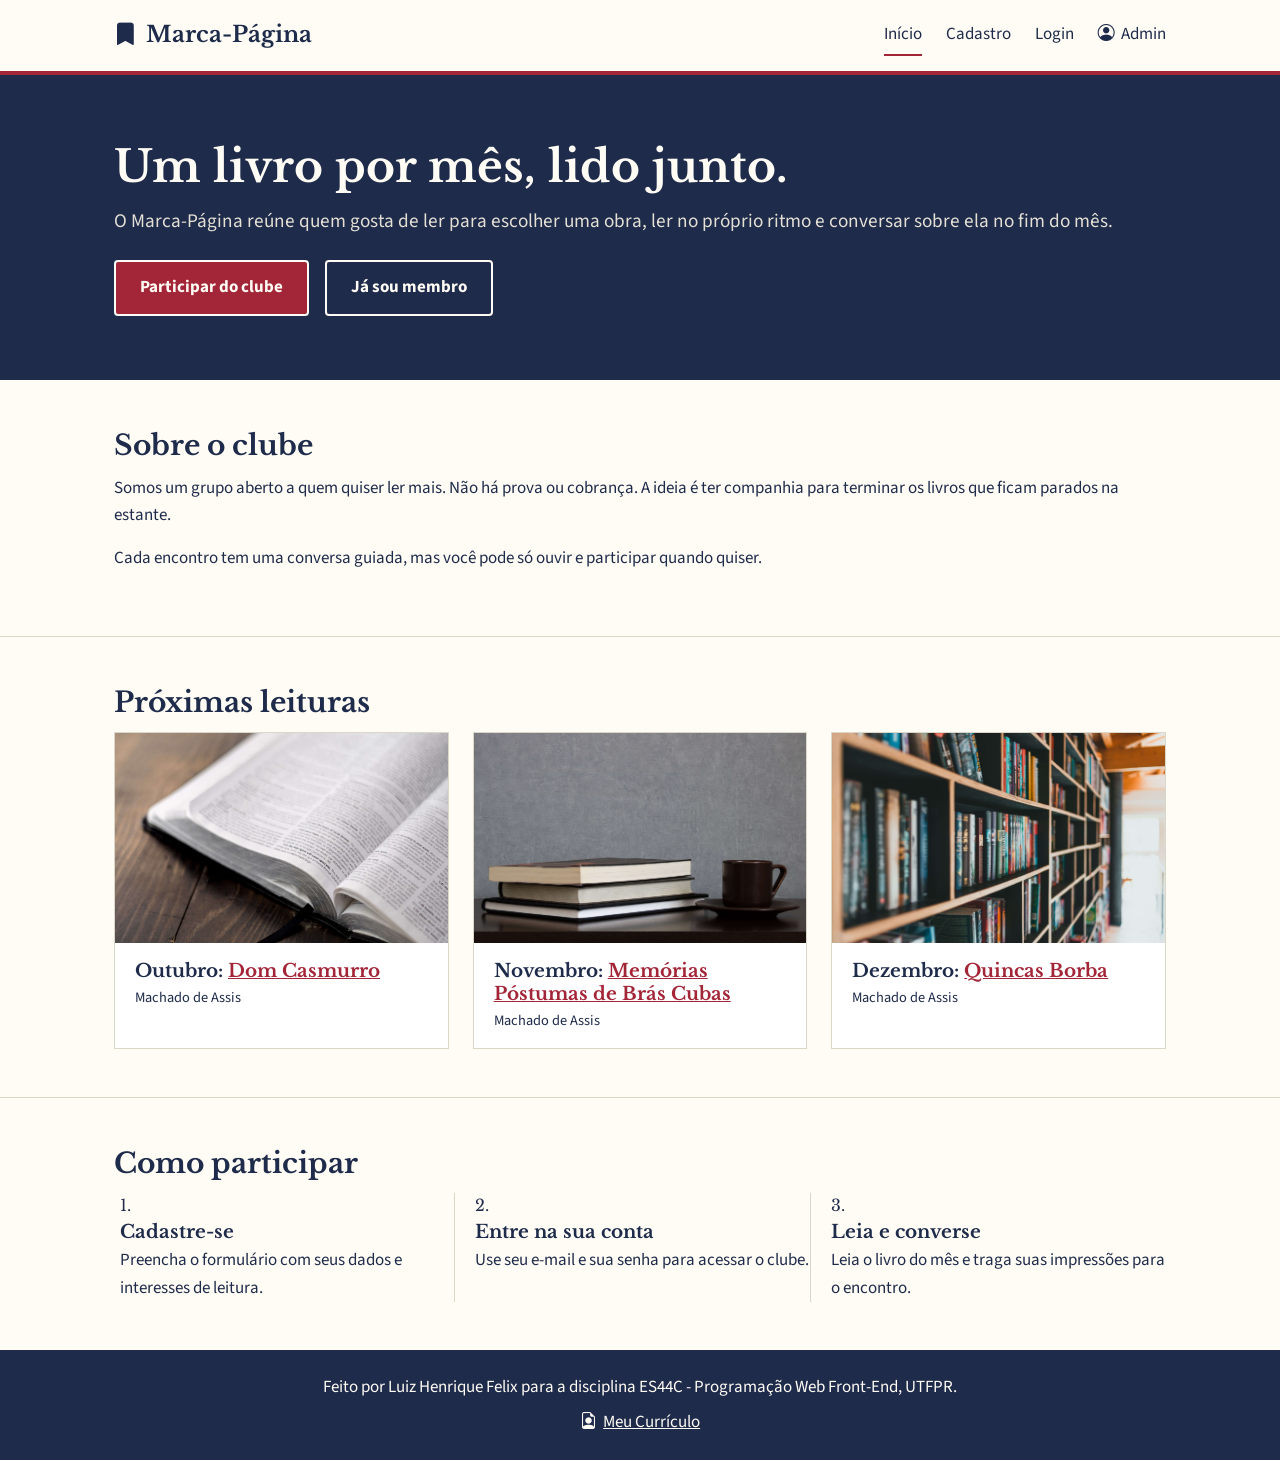
==== index.html @ 70087965 "feat: adicionar página inicial Adiciona o index.html com seus estilos, PDF do currículo para o link " ====
<!doctype html>
<html lang="pt-BR">
  <head>
    <meta charset="UTF-8">
    <meta name="viewport" content="width=device-width, initial-scale=1.0">
    <meta name="description" content="Marca-Página é um clube de leitura online para reunir pessoas que amam livros e compartilhar experiências literárias.">
    <link rel="preconnect" href="https://fonts.googleapis.com">
    <link rel="preconnect" href="https://fonts.gstatic.com" crossorigin>
    <link
      href="https://fonts.googleapis.com/css2?family=Libre+Baskerville:wght@400..700&family=Source+Sans+3:wght@200..900&display=swap"
      rel="stylesheet"
   >
    <link
      rel="stylesheet"
      href="https://cdn.jsdelivr.net/npm/bootstrap-icons@1.11.3/font/bootstrap-icons.min.css"
   >
    <link rel="stylesheet" href="./style/main.css">
    <title>Marca-Página - Clube de Leitura</title>
  </head>
  <body>
    <header class="topo">
      <div class="container">
        <a class="logo" href="index.html">
          <i class="bi bi-bookmark-fill" aria-hidden="true"></i>
          Marca-Página
        </a>
        <nav aria-label="Menu principal">
          <ul>
            <li><a href="index.html" aria-current="page">Início</a></li>
            <li><a href="cadastro.html">Cadastro</a></li>
            <li><a href="login.html">Login</a></li>
            <li>
              <a href="admin.html">
                <i class="bi bi-person-circle" aria-hidden="true"></i>
                Admin
              </a>
            </li>
          </ul>
        </nav>
      </div>
    </header>

    <main>
      <section class="hero">
        <div class="container">
          <h1>Um livro por mês, lido junto.</h1>
          <p>
            O Marca-Página reúne quem gosta de ler para escolher uma obra, ler
            no próprio ritmo e conversar sobre ela no fim do mês.
          </p>
          <div class="acoes">
            <a class="btn" href="cadastro.html">Participar do clube</a>
            <a class="btn btn-sec" href="login.html">Já sou membro</a>
          </div>
        </div>
      </section>

      <section class="secao">
        <div class="container">
          <h2>Sobre o clube</h2>
          <p>
            Somos um grupo aberto a quem quiser ler mais. Não há prova ou
            cobrança. A ideia é ter companhia para terminar os livros que ficam
            parados na estante.
          </p>
          <p>
            Cada encontro tem uma conversa guiada, mas você pode só ouvir e
            participar quando quiser.
          </p>
        </div>
      </section>

      <section class="secao">
        <div class="container">
          <h2>Próximas leituras</h2>
          <div class="cards">
            <article class="card">
              <img
                src="assets/livro-na-mesa.jpg"
                alt="Livro aberto sobre uma mesa de madeira"
             >
              <div class="card-texto">
                <h3>Outubro: <a href="https://machado.mec.gov.br/obra-completa-lista/item/31-dom-casmurro" target="_blank" rel="noopener noreferrer">Dom Casmurro</a></h3>
                <p class="card-autor">Machado de Assis</p>
              </div>
            </article>
            <article class="card">
              <img
                src="assets/livros-e-xicara.jpg"
                alt="Pilha de livros ao lado de uma xícara"
             >
              <div class="card-texto">
                <h3>Novembro: <a href="https://machado.mec.gov.br/obra-completa-lista/item/34-memorias-postumas-de-bras-cubas" target="_blank" rel="noopener noreferrer">Memórias Póstumas de Brás Cubas</a></h3>
                <p class="card-autor">Machado de Assis</p>
              </div>
            </article>
            <article class="card">
              <img
                src="assets/estante.jpg"
                alt="Estante cheia de livros em uma biblioteca"
             >
              <div class="card-texto">
                <h3>Dezembro: <a href="https://machado.mec.gov.br/obra-completa-lista/item/32-quincas-borba" target="_blank" rel="noopener noreferrer">Quincas Borba</a></h3>
                <p class="card-autor">Machado de Assis</p>
              </div>
            </article>
          </div>
        </div>
      </section>

      <section class="secao">
        <div class="container">
          <h2>Como participar</h2>
          <ol class="passos">
            <li>
              <h3>Cadastre-se</h3>
              <p>
                Preencha o formulário com seus dados e interesses de leitura.
              </p>
            </li>
            <li>
              <h3>Entre na sua conta</h3>
              <p>Use seu e-mail e sua senha para acessar o clube.</p>
            </li>
            <li>
              <h3>Leia e converse</h3>
              <p>
                Leia o livro do mês e traga suas impressões para o encontro.
              </p>
            </li>
          </ol>
        </div>
      </section>
    </main>

    <footer class="rodape">
      <p>
        Feito por Luiz Henrique Felix para a disciplina ES44C - Programação Web
        Front-End, UTFPR.
      </p>
      <a href="./curriculo.pdf">
        <i class="bi bi-file-earmark-person" aria-hidden="true"></i>
        Meu Currículo
      </a>
    </footer>
  </body>
</html>
---- style/main.css ----
:root {
  --tinta: #1e2b4a;
  --papel: #fffcf5;
  --fita: #a32638;
  --fita-hover: #861d2d;
  --linha: #dcd6c8;
  --fonte-titulo: "Libre Baskerville", Georgia, serif;
  --fonte-corpo: "Source Sans 3", Arial, sans-serif;
}

* {
  box-sizing: border-box;
  padding: 0;
  margin: 0;
}

body {
  margin: 0;
  min-height: 100vh;
  display: flex;
  flex-direction: column;
  font-family: var(--fonte-corpo);
  font-size: 1.0625rem;
  line-height: 1.6;
  color: var(--tinta);
  background: var(--papel);
}

main {
  flex: 1;
}

h1,
h2,
h3 {
  font-family: var(--fonte-titulo);
  line-height: 1.25;
  margin: 0 0 0.75rem;
}

h1 {
  font-size: 2.75rem;
}
h2 {
  font-size: 1.75rem;
}
h3 {
  font-size: 1.15rem;
}

p {
  margin-bottom: 1rem;
}

a {
  color: var(--fita);
}

.container {
  width: 100%;
  max-width: 1100px;
  margin: 0 auto;
  padding: 0 1.5rem;
}

.topo {
  background: var(--papel);
  border-bottom: 4px solid var(--fita);

  .container {
    display: flex;
    justify-content: space-between;
    align-items: center;
    flex-wrap: wrap;
    gap: 0.75rem 2rem;
    padding-top: 0.9rem;
    padding-bottom: 0.9rem;
  }
}

.logo {
  display: flex;
  align-items: center;
  gap: 0.6rem;
  font-family: var(--fonte-titulo);
  font-size: 1.4rem;
  font-weight: 700;
  color: var(--tinta);
  text-decoration: none;

  & i {
    fill: var(--fita);
  }
}

nav {
  ul {
    list-style: none;
    margin: 0;
    padding: 0;
    display: flex;
    flex-wrap: wrap;
    gap: 0.25rem 1.5rem;
  }

  a {
    display: inline-flex;
    align-items: center;
    gap: 0.4rem;
    padding: 0.4rem 0;
    color: var(--tinta);
    text-decoration: none;
    border-bottom: 2px solid transparent;
    &:hover,
    &[aria-current="page"] {
      border-bottom-color: var(--fita);
    }
  }

}

.hero {
  background: var(--tinta);
  color: var(--papel);
  padding: 4rem 0;

  p {
    font-size: 1.2rem;
    color: #e4e0d6;
  }
}

.acoes {
  display: flex;
  flex-wrap: wrap;
  align-items: center;
  gap: 1rem;
  margin-top: 1.5rem;
}

.btn {
  display: inline-block;
  padding: 0.75rem 1.5rem;
  border: 2px solid var(--fita);
  border-radius: 4px;
  background: var(--fita);
  color: var(--papel);
  font: inherit;
  font-weight: 700;
  text-decoration: none;
  cursor: pointer;
  &:hover {
    background: var(--fita-hover);
    border-color: var(--fita-hover);
  }
}

.btn-sec {
  background: transparent;
  color: var(--tinta);
  border-color: var(--tinta);
  &:hover {
    background: var(--tinta);
    color: var(--papel);
  }
}

.hero {
  .btn {
    border-color: var(--papel);
  }

  .btn-sec {
    color: var(--papel);

    &:hover {
      background: var(--papel);
      color: var(--tinta);
    }
  }
}

.secao {
  padding: 3rem 0;
}

.secao + .secao {
  border-top: 1px solid var(--linha);
}

.cards {
  display: flex;
  gap: 1.5rem;
}

.card {
  flex: 1 1 260px;
  display: flex;
  flex-direction: column;
  border: 1px solid var(--linha);
  background: #ffffff;

  img {
    display: block;
    width: 100%;
    height: 210px;
    object-fit: cover;
  }

  h3 {
    margin-bottom: 0.25rem;
  }
}

.card-texto {
  padding: 1rem 1.25rem 0.25rem;
}

.card-autor {
  font-size: 0.9rem;
  margin-bottom: 0.75rem;
}

.passos {
  list-style-position: inside;
  margin: 0;
  padding: 0;
  display: flex;
  gap: 0;

  li {
    flex: 1 1 0;
    padding-left: 0.35rem;

    & + li {
      padding-left: 1.25rem;
      border-left: 1px solid var(--linha);
    }

    h3 {
      margin-bottom: 0.25rem;
    }

    p {
      margin-bottom: 0;
    }

    &::marker {
      font-family: var(--fonte-titulo);
      font-size: 1rem;
    }
  }
}

.rodape {
  background: var(--tinta);
  color: var(--papel);
  padding: 1.5rem 2rem;
  display: flex;
  flex-direction: column;
  align-items: center;
  text-align: center;
  gap: 0.5rem;

  p {
    margin: 0;
  }
  a {
    display: inline-flex;
    gap: 0.4rem;
    color: var(--papel);
  }
}

@media (max-width: 768px) {
  .topo {
    .container {
      flex-direction: column;
      align-items: center;

      .logo {
        font-size: 1.2rem;
      }

      nav ul {
        flex-wrap: wrap;
        justify-content: center;
        align-content: center;
      }
    }
  }

  h1,
  .hero h1 {
    font-size: 2rem;
  }

  .cards {
    flex-direction: column;
  }

  .passos {
    flex-direction: column;
    gap: 0;

    li,
    li + li {
      padding: 1rem 0 0;
      border-left: 0;
    }

    li + li {
      margin-top: 1rem;
      border-top: 1px solid var(--linha);
    }

    li:first-child {
      padding-top: 0;
    }
  }
}
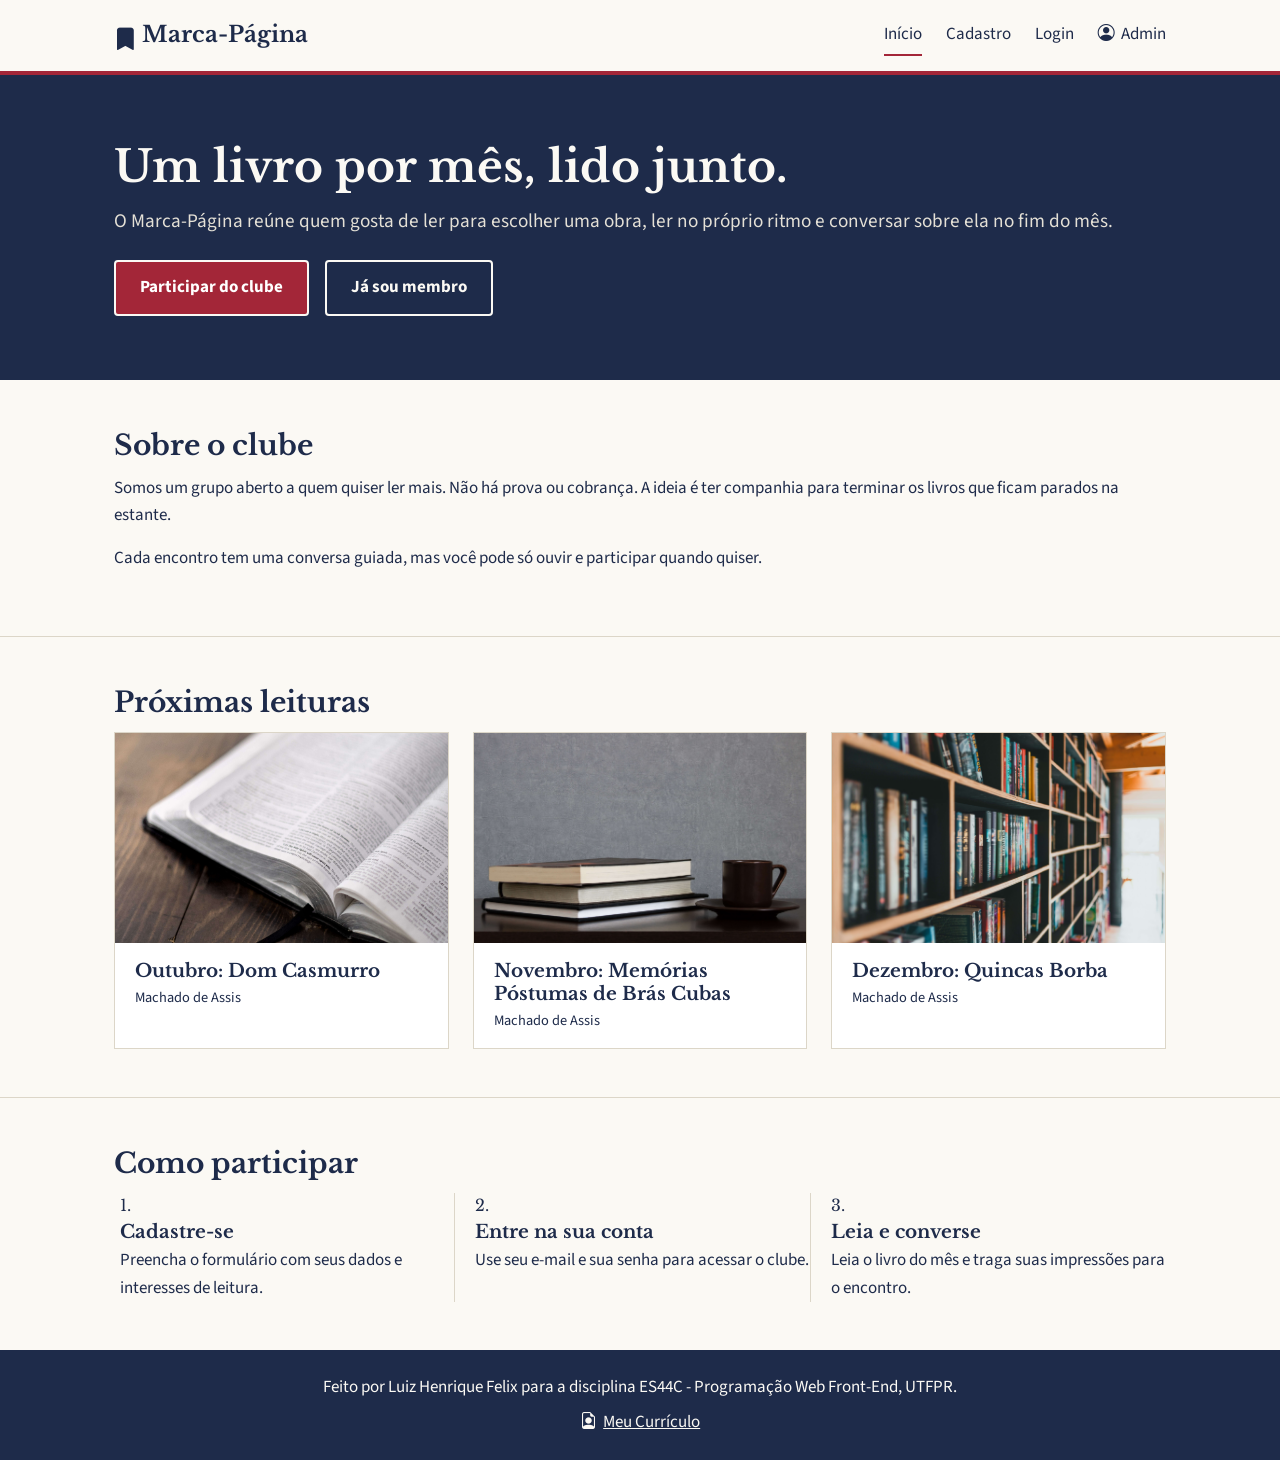
==== commit be353576: "feat: adicionar página inicial Adiciona o index.html com seus estilos, PDF do currículo para o link " ====
--- a/index.html
+++ b/index.html
@@ -1,20 +1,19 @@
 <!doctype html>
 <html lang="pt-BR">
   <head>
-    <meta charset="UTF-8">
-    <meta name="viewport" content="width=device-width, initial-scale=1.0">
-    <meta name="description" content="Marca-Página é um clube de leitura online para reunir pessoas que amam livros e compartilhar experiências literárias.">
-    <link rel="preconnect" href="https://fonts.googleapis.com">
-    <link rel="preconnect" href="https://fonts.gstatic.com" crossorigin>
+    <meta charset="UTF-8" />
+    <meta name="viewport" content="width=device-width, initial-scale=1.0" />
+    <link rel="preconnect" href="https://fonts.googleapis.com" />
+    <link rel="preconnect" href="https://fonts.gstatic.com" crossorigin />
     <link
       href="https://fonts.googleapis.com/css2?family=Libre+Baskerville:wght@400..700&family=Source+Sans+3:wght@200..900&display=swap"
       rel="stylesheet"
-   >
+    />
     <link
       rel="stylesheet"
       href="https://cdn.jsdelivr.net/npm/bootstrap-icons@1.11.3/font/bootstrap-icons.min.css"
-   >
-    <link rel="stylesheet" href="./style/main.css">
+    />
+    <link rel="stylesheet" href="./style/main.css" />
     <title>Marca-Página - Clube de Leitura</title>
   </head>
   <body>
@@ -78,9 +77,9 @@
               <img
                 src="assets/livro-na-mesa.jpg"
                 alt="Livro aberto sobre uma mesa de madeira"
-             >
+              />
               <div class="card-texto">
-                <h3>Outubro: <a href="https://machado.mec.gov.br/obra-completa-lista/item/31-dom-casmurro" target="_blank" rel="noopener noreferrer">Dom Casmurro</a></h3>
+                <h3>Outubro: Dom Casmurro</h3>
                 <p class="card-autor">Machado de Assis</p>
               </div>
             </article>
@@ -88,9 +87,9 @@
               <img
                 src="assets/livros-e-xicara.jpg"
                 alt="Pilha de livros ao lado de uma xícara"
-             >
+              />
               <div class="card-texto">
-                <h3>Novembro: <a href="https://machado.mec.gov.br/obra-completa-lista/item/34-memorias-postumas-de-bras-cubas" target="_blank" rel="noopener noreferrer">Memórias Póstumas de Brás Cubas</a></h3>
+                <h3>Novembro: Memórias Póstumas de Brás Cubas</h3>
                 <p class="card-autor">Machado de Assis</p>
               </div>
             </article>
@@ -98,9 +97,9 @@
               <img
                 src="assets/estante.jpg"
                 alt="Estante cheia de livros em uma biblioteca"
-             >
+              />
               <div class="card-texto">
-                <h3>Dezembro: <a href="https://machado.mec.gov.br/obra-completa-lista/item/32-quincas-borba" target="_blank" rel="noopener noreferrer">Quincas Borba</a></h3>
+                <h3>Dezembro: Quincas Borba</h3>
                 <p class="card-autor">Machado de Assis</p>
               </div>
             </article>
--- a/style/main.css
+++ b/style/main.css
@@ -1,8 +1,7 @@
 :root {
   --tinta: #1e2b4a;
-  --papel: #fffcf5;
+  --papel: #fbf9f4;
   --fita: #a32638;
-  --fita-hover: #861d2d;
   --linha: #dcd6c8;
   --fonte-titulo: "Libre Baskerville", Georgia, serif;
   --fonte-corpo: "Source Sans 3", Arial, sans-serif;
@@ -89,6 +88,8 @@
   text-decoration: none;
 
   & i {
+    width: 18px;
+    height: 26px;
     fill: var(--fita);
   }
 }
@@ -144,14 +145,14 @@
   border: 2px solid var(--fita);
   border-radius: 4px;
   background: var(--fita);
-  color: var(--papel);
+  color: #ffffff;
   font: inherit;
   font-weight: 700;
   text-decoration: none;
   cursor: pointer;
   &:hover {
-    background: var(--fita-hover);
-    border-color: var(--fita-hover);
+    background: #861d2d;
+    border-color: #861d2d;
   }
 }
 
@@ -161,6 +162,7 @@
   border-color: var(--tinta);
   &:hover {
     background: var(--tinta);
+    border-color: var(--tinta);
     color: var(--papel);
   }
 }
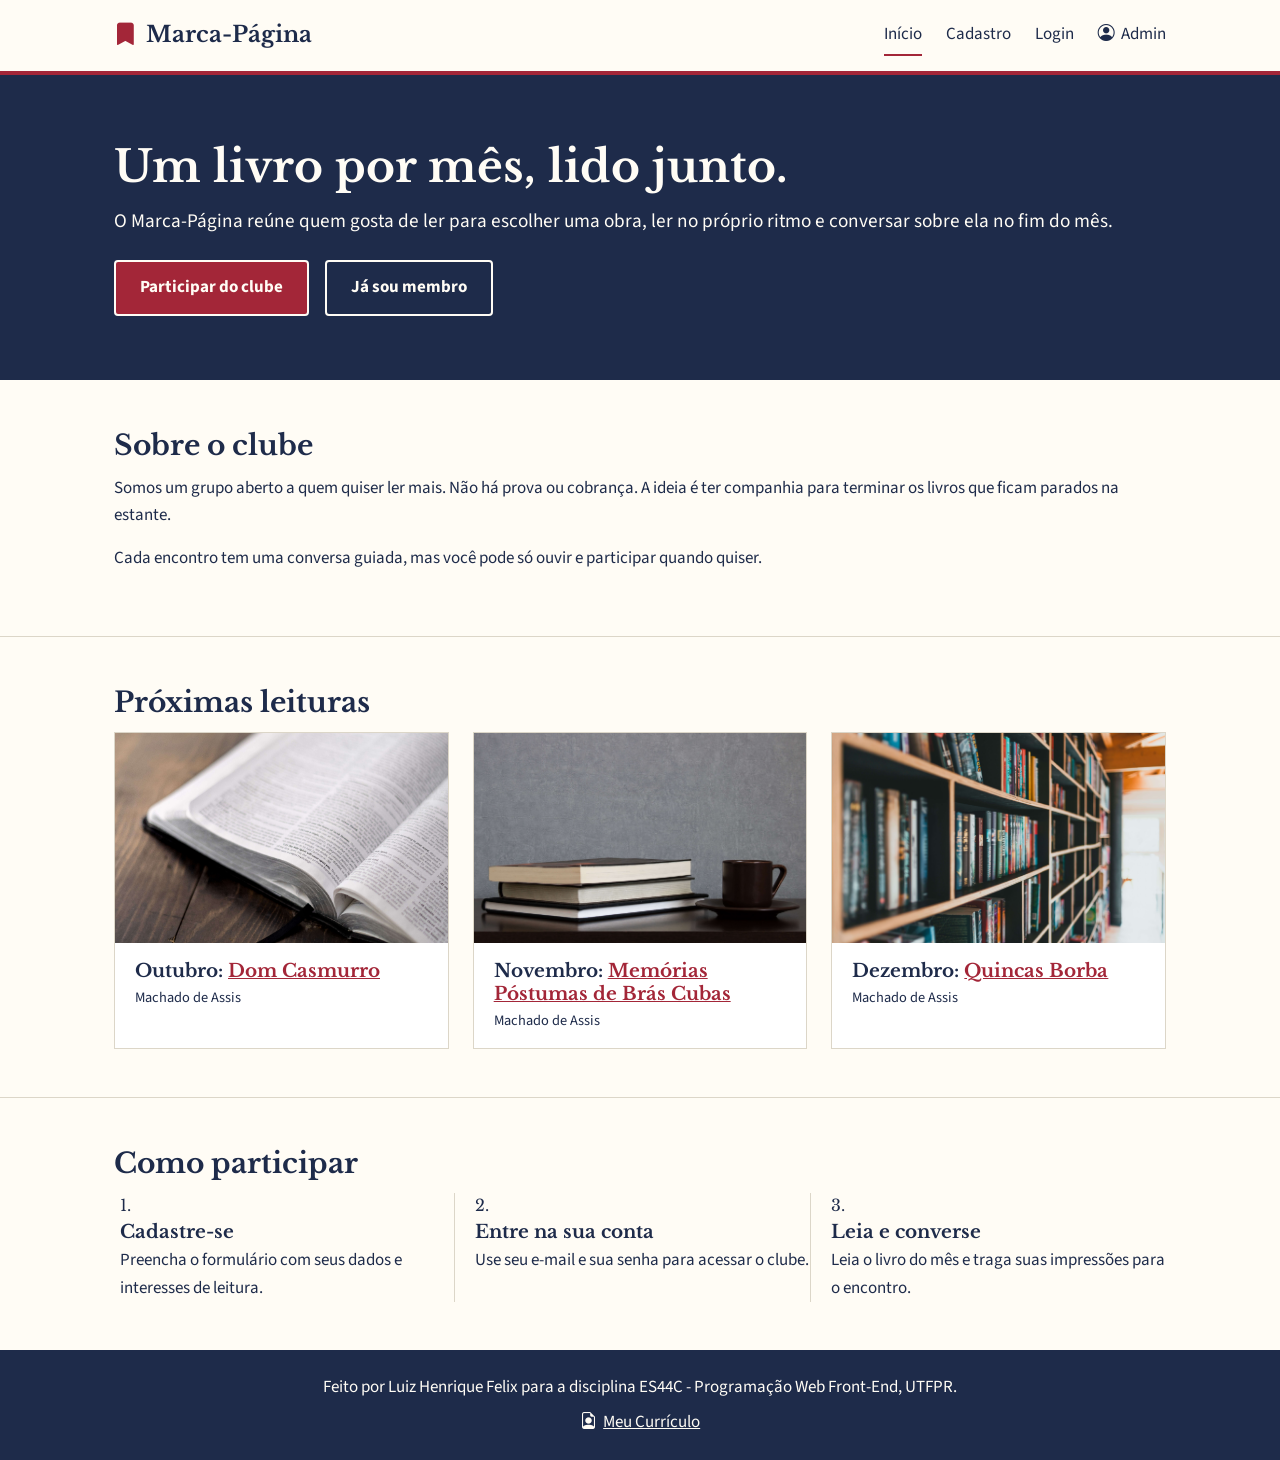
==== commit 7ec06f49: "refactor: reorganizar estilos CSS Reorganiza os estilos CSS em quatro arquivos: - `form.css`, especí" ====
--- a/index.html
+++ b/index.html
@@ -1,19 +1,21 @@
 <!doctype html>
 <html lang="pt-BR">
   <head>
-    <meta charset="UTF-8" />
-    <meta name="viewport" content="width=device-width, initial-scale=1.0" />
-    <link rel="preconnect" href="https://fonts.googleapis.com" />
-    <link rel="preconnect" href="https://fonts.gstatic.com" crossorigin />
+    <meta charset="UTF-8">
+    <meta name="viewport" content="width=device-width, initial-scale=1.0">
+    <meta name="description" content="Marca-Página é um clube de leitura online para reunir pessoas que amam livros e compartilhar experiências literárias.">
+    <link rel="preconnect" href="https://fonts.googleapis.com">
+    <link rel="preconnect" href="https://fonts.gstatic.com" crossorigin>
     <link
       href="https://fonts.googleapis.com/css2?family=Libre+Baskerville:wght@400..700&family=Source+Sans+3:wght@200..900&display=swap"
       rel="stylesheet"
-    />
+   >
     <link
       rel="stylesheet"
       href="https://cdn.jsdelivr.net/npm/bootstrap-icons@1.11.3/font/bootstrap-icons.min.css"
-    />
-    <link rel="stylesheet" href="./style/main.css" />
+   >
+    <link rel="stylesheet" href="./style/global.css">
+    <link rel="stylesheet" href="./style/index.css">
     <title>Marca-Página - Clube de Leitura</title>
   </head>
   <body>
@@ -77,9 +79,9 @@
               <img
                 src="assets/livro-na-mesa.jpg"
                 alt="Livro aberto sobre uma mesa de madeira"
-              />
+             >
               <div class="card-texto">
-                <h3>Outubro: Dom Casmurro</h3>
+                <h3>Outubro: <a href="https://machado.mec.gov.br/obra-completa-lista/item/31-dom-casmurro" target="_blank" rel="noopener noreferrer">Dom Casmurro</a></h3>
                 <p class="card-autor">Machado de Assis</p>
               </div>
             </article>
@@ -87,9 +89,9 @@
               <img
                 src="assets/livros-e-xicara.jpg"
                 alt="Pilha de livros ao lado de uma xícara"
-              />
+             >
               <div class="card-texto">
-                <h3>Novembro: Memórias Póstumas de Brás Cubas</h3>
+                <h3>Novembro: <a href="https://machado.mec.gov.br/obra-completa-lista/item/34-memorias-postumas-de-bras-cubas" target="_blank" rel="noopener noreferrer">Memórias Póstumas de Brás Cubas</a></h3>
                 <p class="card-autor">Machado de Assis</p>
               </div>
             </article>
@@ -97,9 +99,9 @@
               <img
                 src="assets/estante.jpg"
                 alt="Estante cheia de livros em uma biblioteca"
-              />
+             >
               <div class="card-texto">
-                <h3>Dezembro: Quincas Borba</h3>
+                <h3>Dezembro: <a href="https://machado.mec.gov.br/obra-completa-lista/item/32-quincas-borba" target="_blank" rel="noopener noreferrer">Quincas Borba</a></h3>
                 <p class="card-autor">Machado de Assis</p>
               </div>
             </article>
--- a/style/global.css
+++ b/style/global.css
@@ -0,0 +1,190 @@
+:root {
+  --tinta: #1e2b4a;
+  --papel: #fffcf5;
+  --fita: #a32638;
+  --fita-hover: #861d2d;
+  --linha: #dcd6c8;
+  --fonte-titulo: "Libre Baskerville", Georgia, serif;
+  --fonte-corpo: "Source Sans 3", Arial, sans-serif;
+}
+
+* {
+  box-sizing: border-box;
+  padding: 0;
+  margin: 0;
+}
+
+body {
+  margin: 0;
+  min-height: 100vh;
+  display: flex;
+  flex-direction: column;
+  font-family: var(--fonte-corpo);
+  font-size: 1.0625rem;
+  line-height: 1.6;
+  color: var(--tinta);
+  background: var(--papel);
+}
+
+main {
+  flex: 1;
+}
+
+h1,
+h2,
+h3 {
+  font-family: var(--fonte-titulo);
+  line-height: 1.25;
+  margin: 0 0 0.75rem;
+}
+
+h1 {
+  font-size: 2.75rem;
+}
+h2 {
+  font-size: 1.75rem;
+}
+h3 {
+  font-size: 1.15rem;
+}
+
+p {
+  margin-bottom: 1rem;
+}
+
+a {
+  color: var(--fita);
+}
+
+.container {
+  width: 100%;
+  max-width: 1100px;
+  margin: 0 auto;
+  padding: 0 1.5rem;
+}
+
+.topo {
+  background: var(--papel);
+  border-bottom: 4px solid var(--fita);
+
+  .container {
+    display: flex;
+    justify-content: space-between;
+    align-items: center;
+    flex-wrap: wrap;
+    gap: 0.75rem 2rem;
+    padding-top: 0.9rem;
+    padding-bottom: 0.9rem;
+  }
+}
+
+.logo {
+  display: flex;
+  align-items: center;
+  gap: 0.6rem;
+  font-family: var(--fonte-titulo);
+  font-size: 1.4rem;
+  font-weight: 700;
+  color: var(--tinta);
+  text-decoration: none;
+
+  & i {
+    color: var(--fita);
+  }
+}
+
+nav {
+  ul {
+    list-style: none;
+    margin: 0;
+    padding: 0;
+    display: flex;
+    flex-wrap: wrap;
+    gap: 0.25rem 1.5rem;
+  }
+
+  a {
+    display: inline-flex;
+    align-items: center;
+    gap: 0.4rem;
+    padding: 0.4rem 0;
+    color: var(--tinta);
+    text-decoration: none;
+    border-bottom: 2px solid transparent;
+    &:hover,
+    &[aria-current="page"] {
+      border-bottom-color: var(--fita);
+    }
+  }
+
+}
+
+.btn {
+  display: inline-block;
+  padding: 0.75rem 1.5rem;
+  border: 2px solid var(--fita);
+  border-radius: 4px;
+  background: var(--fita);
+  color: var(--papel);
+  font: inherit;
+  font-weight: 700;
+  text-decoration: none;
+  cursor: pointer;
+  &:hover {
+    background: var(--fita-hover);
+    border-color: var(--fita-hover);
+  }
+}
+
+.btn-sec {
+  background: transparent;
+  color: var(--tinta);
+  border-color: var(--tinta);
+  &:hover {
+    background: var(--tinta);
+    color: var(--papel);
+  }
+}
+
+.rodape {
+  background: var(--tinta);
+  color: var(--papel);
+  padding: 1.5rem 2rem;
+  display: flex;
+  flex-direction: column;
+  align-items: center;
+  text-align: center;
+  gap: 0.5rem;
+
+  p {
+    margin: 0;
+  }
+  a {
+    display: inline-flex;
+    gap: 0.4rem;
+    color: var(--papel);
+  }
+}
+
+@media (max-width: 768px) {
+  .topo {
+    .container {
+      flex-direction: column;
+      align-items: center;
+
+      .logo {
+        font-size: 1.2rem;
+      }
+
+      nav ul {
+        flex-wrap: wrap;
+        justify-content: center;
+        align-content: center;
+      }
+    }
+  }
+
+  h1 {
+    font-size: 2rem;
+  }
+}
--- a/style/index.css
+++ b/style/index.css
@@ -0,0 +1,132 @@
+.hero {
+  background: var(--tinta);
+  color: var(--papel);
+  padding: 4rem 0;
+
+  p {
+    font-size: 1.2rem;
+  }
+
+  .btn {
+    border-color: var(--papel);
+  }
+
+  .btn-sec {
+    color: var(--papel);
+
+    &:hover {
+      background: var(--papel);
+      color: var(--tinta);
+    }
+  }
+}
+
+.acoes {
+  display: flex;
+  flex-wrap: wrap;
+  align-items: center;
+  gap: 1rem;
+  margin-top: 1.5rem;
+}
+
+.secao {
+  padding: 3rem 0;
+
+  & + .secao {
+    border-top: 1px solid var(--linha);
+  }
+}
+
+.cards {
+  display: flex;
+  gap: 1.5rem;
+
+  .card {
+    flex: 1 1 260px;
+    display: flex;
+    flex-direction: column;
+    border: 1px solid var(--linha);
+    background: #ffffff;
+
+    img {
+      display: block;
+      width: 100%;
+      height: 210px;
+      object-fit: cover;
+    }
+
+    .card-texto {
+      padding: 1rem 1.25rem 0.25rem;
+
+      h3 {
+        margin-bottom: 0.25rem;
+      }
+
+      .card-autor {
+        font-size: 0.9rem;
+        margin-bottom: 0.75rem;
+      }
+    }
+  }
+}
+
+.passos {
+  list-style-position: inside;
+  margin: 0;
+  padding: 0;
+  display: flex;
+  gap: 0;
+
+  li {
+    flex: 1 1 0;
+    padding-left: 0.35rem;
+
+    & + li {
+      padding-left: 1.25rem;
+      border-left: 1px solid var(--linha);
+    }
+
+    h3 {
+      margin-bottom: 0.25rem;
+    }
+
+    p {
+      margin-bottom: 0;
+    }
+
+    &::marker {
+      font-family: var(--fonte-titulo);
+      font-size: 1rem;
+    }
+  }
+}
+
+@media (max-width: 800px) {
+  .hero h1 {
+    font-size: 2rem;
+  }
+
+  .cards {
+    flex-direction: column;
+  }
+
+  .passos {
+    flex-direction: column;
+    gap: 0;
+
+    li,
+    li + li {
+      padding: 1rem 0 0;
+      border-left: 0;
+    }
+
+    li + li {
+      margin-top: 1rem;
+      border-top: 1px solid var(--linha);
+    }
+
+    li:first-child {
+      padding-top: 0;
+    }
+  }
+}
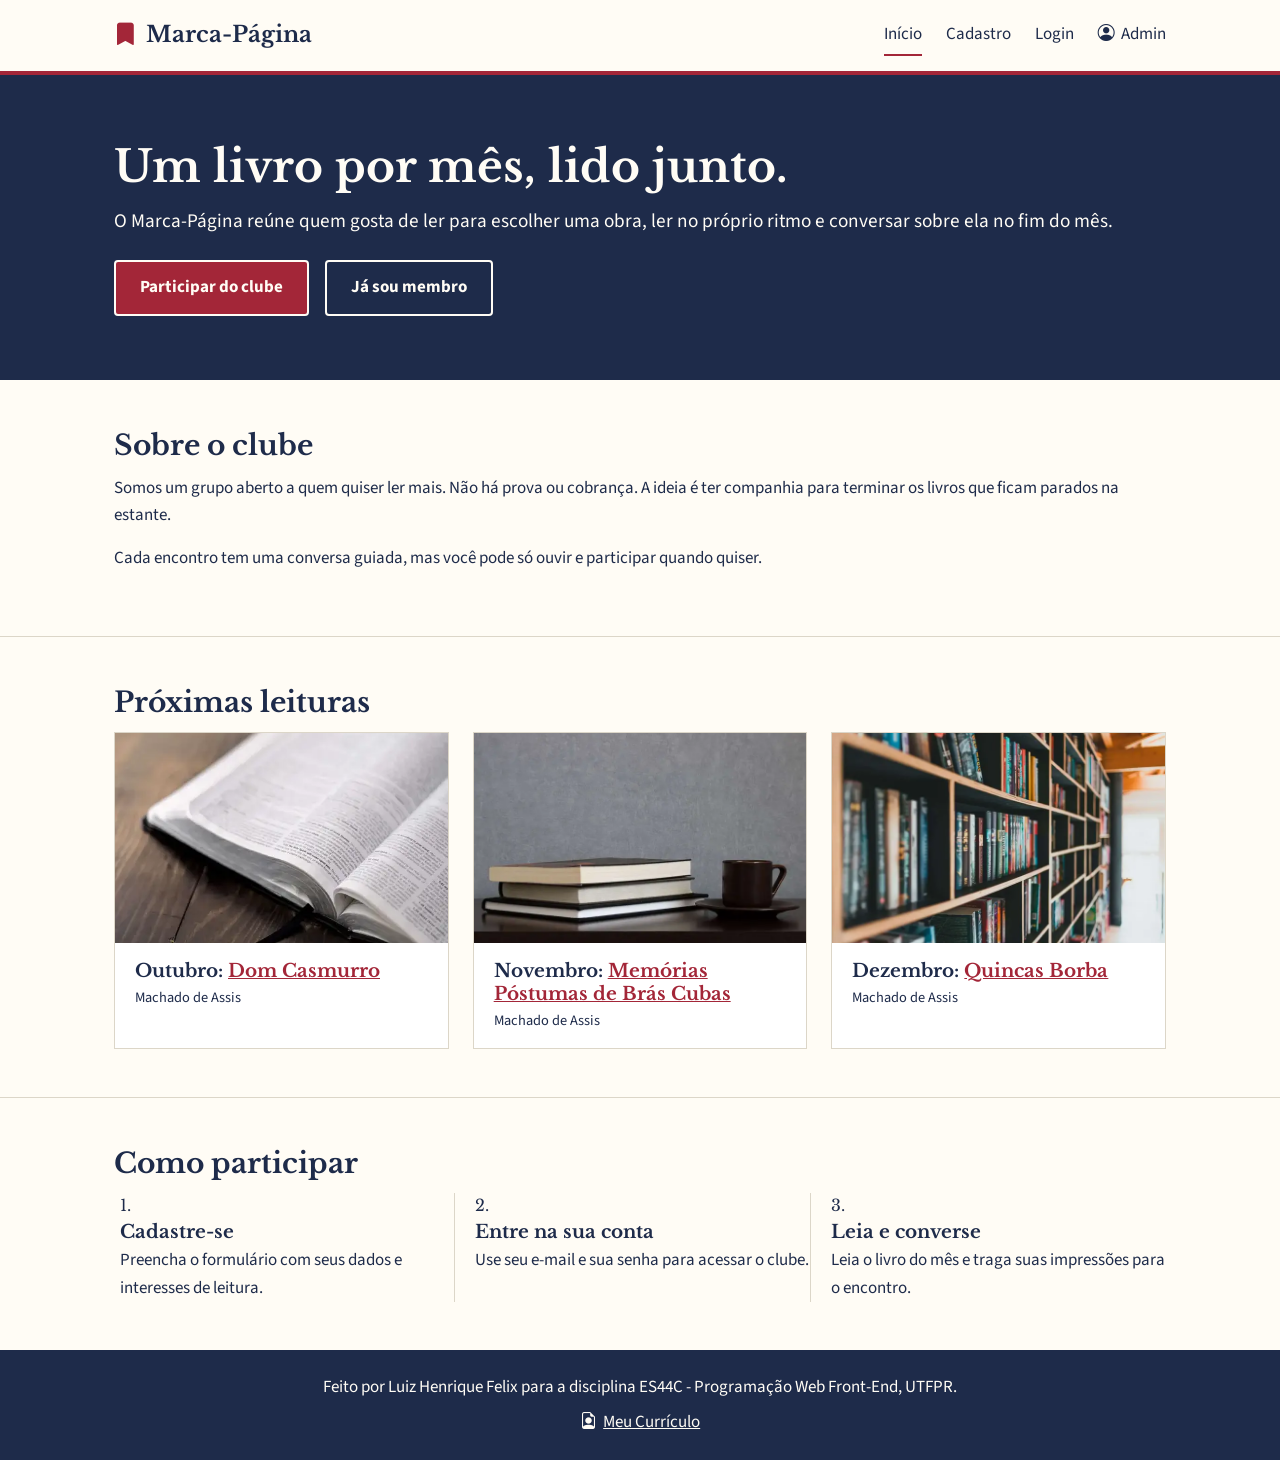
==== commit 8adf89f8: "fix: otimizar imagens Reduz o tamanho das imagens e converte em .webp, tornando-as mais eficientes e" ====
--- a/index.html
+++ b/index.html
@@ -77,7 +77,7 @@
           <div class="cards">
             <article class="card">
               <img
-                src="assets/livro-na-mesa.jpg"
+                src="assets/livro-na-mesa.webp"
                 alt="Livro aberto sobre uma mesa de madeira"
              >
               <div class="card-texto">
@@ -87,7 +87,7 @@
             </article>
             <article class="card">
               <img
-                src="assets/livros-e-xicara.jpg"
+                src="assets/livros-e-xicara.webp"
                 alt="Pilha de livros ao lado de uma xícara"
              >
               <div class="card-texto">
@@ -97,7 +97,7 @@
             </article>
             <article class="card">
               <img
-                src="assets/estante.jpg"
+                src="assets/estante.webp"
                 alt="Estante cheia de livros em uma biblioteca"
              >
               <div class="card-texto">
